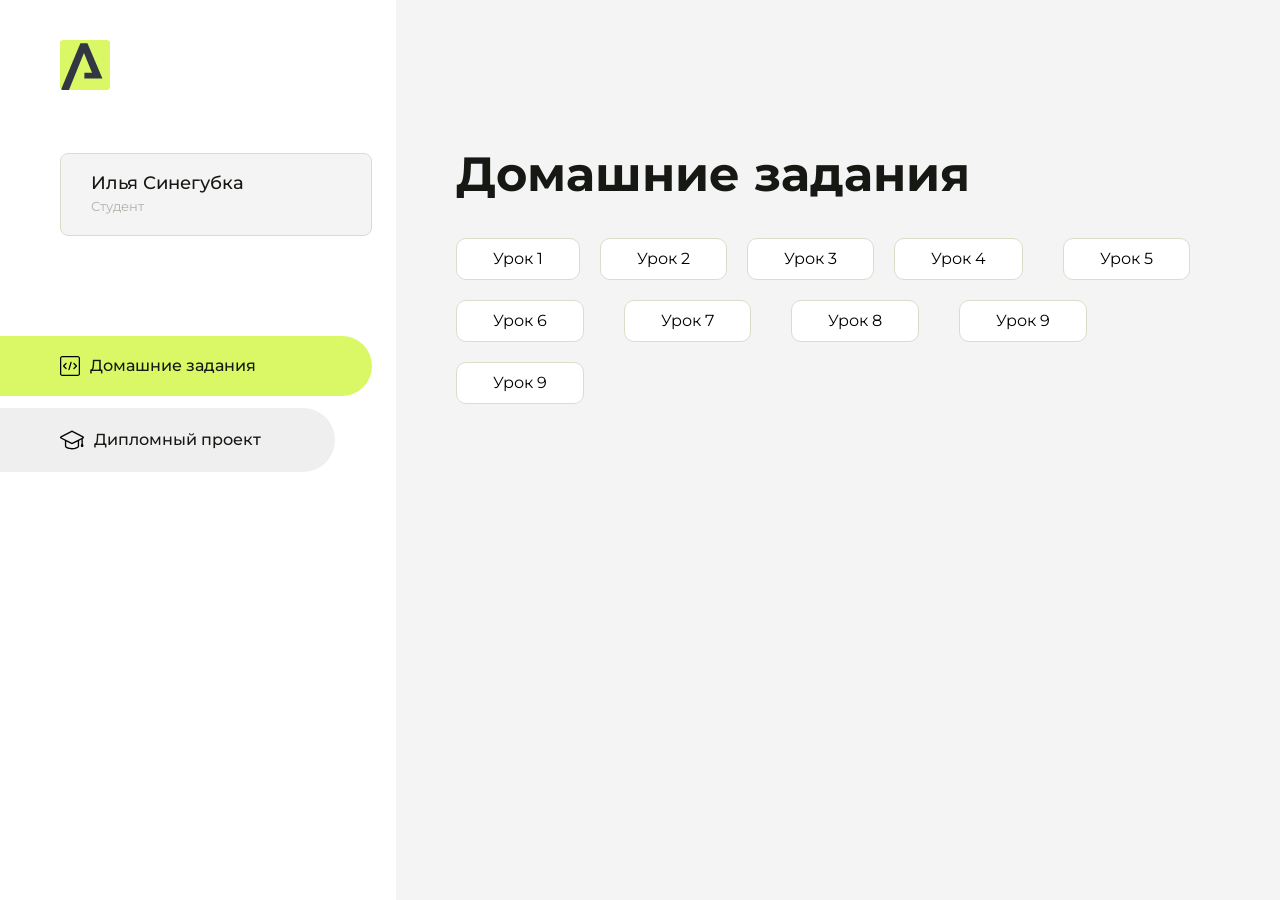
==== index.html @ 934d63a1 "Update index.html" ====
<!DOCTYPE html>
<html lang="en">
<head>
    <meta charset="UTF-8">
    <meta name="viewport" content="width=device-width, initial-scale=1.0">
    <title>Домашняя работа</title>
    <link rel="shortcut icon" href="src/logo.ico" type="image/x-icon">
    <link rel="preconnect" href="https://fonts.googleapis.com">
    <link rel="preconnect" href="https://fonts.gstatic.com" crossorigin>
    <link href="https://fonts.googleapis.com/css2?family=Montserrat:wght@400;500;700&family=Rubik:wght@500&display=swap"
          rel="stylesheet">
    <link rel="stylesheet" href="src/style.css">
</head>
<body id="body">
<div class="overlay" id="overlay"></div>
<div class="layout">
    <div class="burger" id="burger">
        <svg viewBox="0 0 24 24" fill="none" xmlns="http://www.w3.org/2000/svg">
            <g id="SVGRepo_bgCarrier" stroke-width="0"></g>
            <g id="SVGRepo_tracerCarrier" stroke-linecap="round" stroke-linejoin="round"></g>
            <g id="SVGRepo_iconCarrier">
                <path d="M4 18L20 18" stroke="#DAF765" stroke-width="2" stroke-linecap="round"></path>
                <path d="M4 12L20 12" stroke="#DAF765" stroke-width="2" stroke-linecap="round"></path>
                <path d="M4 6L20 6" stroke="#DAF765" stroke-width="2" stroke-linecap="round"></path>
            </g>
        </svg>
    </div>
    <aside class="sidebar" id="sidebar">
        <div class="sidebar__inner">
            <div class="logo">
                <svg width="50" height="50" viewBox="0 0 50 50" fill="none" xmlns="http://www.w3.org/2000/svg">
                    <g clip-path="url(#clip0_513_74730)">
                        <path d="M46.17 -0.257004H3.83C1.57281 -0.257004 -0.257 1.57281 -0.257 3.83V46.17C-0.257 48.4272 1.57281 50.257 3.83 50.257H46.17C48.4272 50.257 50.257 48.4272 50.257 46.17V3.83C50.257 1.57281 48.4272 -0.257004 46.17 -0.257004Z"
                              fill="#DAF765"/>
                        <path d="M24.375 38.4H42.461L27.441 3.1585H20.4355C20.4355 3.1585 6.7895 35.881 1.1945 49.294C2.015 50.0275 3.0945 50.257 3.6945 50.257H8.8445L23.954 13.07L32.0465 32.8285H24.375V38.4Z"
                              fill="#323843"/>
                    </g>
                    <defs>
                        <clipPath id="clip0_513_74730">
                            <rect width="50" height="50" fill="white"/>
                        </clipPath>
                    </defs>
                </svg>
            </div>
            <div class="sidebar__user">
                <div class="sidebar__name">Илья Синегубка</div>
                <div class="sidebar__text">Студент</div>
            </div>
            <div class="sidebar__tabs">
                <div class="sidebar__item">
                    <button class="sidebar__button active" id="tasks">
                        <svg xmlns="http://www.w3.org/2000/svg" width="20" height="20" viewBox="0 0 20 20" fill="none">
                            <g clip-path="url(#clip0_704_74543)">
                                <path d="M17.7083 20H2.29167C1.0275 20 0 18.9725 0 17.7083V2.29167C0 1.0275 1.0275 0 2.29167 0H17.7083C18.9725 0 20 1.0275 20 2.29167V17.7083C20 18.9725 18.9725 20 17.7083 20ZM2.29167 1.25C1.7175 1.25 1.25 1.7175 1.25 2.29167V17.7083C1.25 18.2825 1.7175 18.75 2.29167 18.75H17.7083C18.2825 18.75 18.75 18.2825 18.75 17.7083V2.29167C18.75 1.7175 18.2825 1.25 17.7083 1.25H2.29167Z"
                                      fill="black"/>
                                <path d="M6.04167 13.125C5.88167 13.125 5.72167 13.0642 5.6 12.9417L3.1 10.4417C2.85583 10.1975 2.85583 9.80167 3.1 9.5575L5.6 7.0575C5.84417 6.81333 6.24 6.81333 6.48417 7.0575C6.72833 7.30167 6.72833 7.6975 6.48417 7.94167L4.42583 10L6.48417 12.0583C6.72833 12.3025 6.72833 12.6983 6.48417 12.9425C6.36167 13.0642 6.20167 13.125 6.04167 13.125Z"
                                      fill="black"/>
                                <path d="M8.95833 14.1667C8.9 14.1667 8.84 14.1583 8.78167 14.1417C8.45083 14.0442 8.26083 13.6967 8.35833 13.3658L10.4417 6.28251C10.5392 5.95084 10.8892 5.76417 11.2175 5.85917C11.5483 5.95667 11.7383 6.30417 11.6408 6.63501L9.5575 13.7183C9.47833 13.9908 9.22833 14.1667 8.95833 14.1667Z"
                                      fill="black"/>
                                <path d="M13.9583 13.125C13.7983 13.125 13.6383 13.0642 13.5167 12.9417C13.2725 12.6975 13.2725 12.3017 13.5167 12.0575L15.575 9.99916L13.5167 7.94083C13.2725 7.69666 13.2725 7.30083 13.5167 7.05666C13.7608 6.81249 14.1567 6.81249 14.4008 7.05666L16.9008 9.55666C17.145 9.80083 17.145 10.1967 16.9008 10.4408L14.4008 12.9408C14.2783 13.0642 14.1183 13.125 13.9583 13.125Z"
                                      fill="black"/>
                            </g>
                            <defs>
                                <clipPath id="clip0_704_74543">
                                    <rect width="20" height="20" fill="white"/>
                                </clipPath>
                            </defs>
                        </svg>
                        <span>Домашние задания</span></button>
                </div>
                <div class="sidebar__item">
                    <button class="sidebar__button" id="diplom">
                        <svg xmlns="http://www.w3.org/2000/svg" width="24" height="24" viewBox="0 0 24 24" fill="none">
                            <g clip-path="url(#clip0_704_74553)">
                                <path d="M23.2628 10.5971C23.7176 10.365 24 9.90375 24 9.39337C24 8.883 23.7176 8.42175 23.2628 8.18962L12.6135 2.75362C12.2291 2.55824 11.7705 2.55787 11.3854 2.75399L0.736875 8.19C0.282375 8.42175 0 8.883 0 9.39337C0 9.90375 0.282375 10.365 0.736875 10.5971L4.89038 12.7177V18.2074C4.89038 19.8154 8.412 21.393 12 21.393C15.5884 21.393 19.1096 19.815 19.1096 18.2074V12.7174L21.4609 11.517V15.8017L20.901 17.2305C20.7409 17.6389 20.7934 18.0994 21.0405 18.4616C21.2876 18.8246 21.6979 19.041 22.1366 19.041C22.5754 19.041 22.9852 18.8246 23.2324 18.462C23.4795 18.099 23.532 17.6385 23.3719 17.2301L22.8124 15.8021V10.827L23.2628 10.5971ZM17.7623 18.1721C17.6198 18.6375 15.3491 20.0419 12 20.0419C8.65088 20.0419 6.38025 18.6375 6.2415 18.2074V12.3037L6.23887 12.3019C6.23812 12.057 6.1065 11.8207 5.87325 11.7019L1.3515 9.39337L12 3.95737L22.6489 9.39337L12 14.8294L5.87325 11.7019C5.54063 11.5331 4.6695 11.6674 4.5 12C4.33012 12.3322 4.55813 12.5479 4.89038 12.7177L11.3857 16.0331C11.5781 16.1314 11.7889 16.1805 12 16.1805C12.2107 16.1805 12.4222 16.1314 12.6146 16.0331L17.7593 13.407L17.7623 18.1721Z"
                                      fill="black"/>
                            </g>
                            <defs>
                                <clipPath id="clip0_704_74553">
                                    <rect width="24" height="24" fill="white"/>
                                </clipPath>
                            </defs>
                        </svg>
                        <span>Дипломный проект</span></button>
                </div>
            </div>
        </div>

    </aside>
    <div class="content">
        <div class="container">
            <div class="content__block" id="tasksBlock">
                <div class="content__title">Домашние задания</div>
                <ul class="content__list">
                    <li class="content__list-item">
                        <a href="ila.lesson1/index.html">Урок 1</a>
                    </li>
                     <li class="content__list-item">
                        <a href="mod2-html/index.html">Урок 2</a>
                    </li>
                      <li class="content__list-item">
                        <a href="LESSON-3-html/index.html">Урок 3</a>
                    </li>
                    <li class="content__list-item">
                        <a href="LESSON-4-html/index.html">Урок 4</a>
                    <li>
                         <li class="content__list-item">
                        <a href="LESSON-5-html/article.html">Урок 5</a>
                    <li>
                          <li class="content__list-item">
                        <a href="LESSON-6-html/index.html">Урок 6</a>
                    <li>
                            <li class="content__list-item">
                        <a href="fit Studio-7-html/article.html">Урок 7</a>
                    <li>
                          <li class="content__list-item">
                        <a href="lesson-8-html/index.html">Урок 8</a>
                    <li>
                         <li class="content__list-item">
                        <a href="fit Studio-9-html/article.html">Урок 9</a>
                    <li>
                         <li class="content__list-item">
                        <a href="fit Studio-10-html/index.html">Урок 9</a>
                    <li>
                </ul>
            </div>
            <div class="content__block hidden" id="diplomBlock">
                <div class="content__title">Дипломный проект</div>
                <div class="content__list-diplom">
                    <a href="ПАПКА-С-НОМЕРОМ-УРОКА">Ссылка на ДЗ</a>
                </div>
                <div class="content__decor">
                    <div class="content__decor-text">Давай проверим, чему ты научился!</div>
                    <div class="content__decor-img">
                        <img src="src/decor.png" alt="decor">
                    </div>
                </div>
            </div>
        </div>
    </div>
</div>
<script src="src/index.js"></script>
</body>
</html>
---- src/style.css ----
*{padding: 0;margin: 0;border: 0;}
*,*:before,*:after{-webkit-box-sizing: border-box;box-sizing: border-box;}
:focus,:active{outline: none;}
a:focus,a:active{outline: none;}
nav,footer,header,aside{display: block;}
html,body{
    height:100%;width:100%;
    font-size:100%;line-height:1;-ms-text-size-adjust:100%;-moz-text-size-adjust:100%;-webkit-text-size-adjust:100%;}
input,button,textarea{font-family:inherit;}
input::-ms-clear{display: none;}
button{cursor: pointer;}
button::-moz-focus-inner{padding:0;border:0;}
a,a:visited{text-decoration: none;}
a:hover{text-decoration: none;}
ul li{list-style: none;}
img{vertical-align: top;}
h1,h2,h3,h4,h5,h6{font-size:inherit;font-weight: inherit;}
a{color:inherit;}



body {
    font-family: "Montserrat",SansSerif;
    color: black;
}

body.overflow {
    overflow: hidden;
}



.layout {
    display: -webkit-box;
    display: -ms-flexbox;
    display: flex;
    min-height: 100vh;
}

.sidebar {
    padding: 40px 24px 40px 0;
    -ms-flex-negative: 0;
    flex-shrink: 0;
    background-color: white;
}



.content {
    -webkit-box-flex: 1;
    -ms-flex-positive: 1;
    flex-grow: 1;
    background-color: #F4F4F4;
}

.container {
    display: -webkit-box;
    display: -ms-flexbox;
    display: flex;
    -webkit-box-orient: vertical;
    -webkit-box-direction: normal;
    -ms-flex-direction: column;
    flex-direction: column;
    -webkit-box-pack: center;
    -ms-flex-pack: center;
    justify-content: center;
    -webkit-box-align: center;
    -ms-flex-align: center;
    align-items: center;
    padding: 150px 60px 80px 60px;
}


.logo {
    margin-left: 60px;
    margin-bottom: 60px;
}

.sidebar__user {
    background-color: #F4F4F4;
    padding: 20px 30px;
    margin-left: 60px;
    margin-bottom: 100px;
    border-radius: 8px;
    border: 1px solid #DADEC9;
}

.sidebar__name {
    color:#161814;
    font-size: 18px;
    font-weight: 500;
    margin-bottom: 6px;
}

.sidebar__text {
    color: #AFB1A7;
    font-size: 13px;
    font-weight: 400;
    line-height: 130%; /* 16.9px */
}

.sidebar__item {
    width: 372px;
}

.sidebar__button {
    display: -webkit-box;
    display: -ms-flexbox;
    display: flex;
    -webkit-box-align: center;
    -ms-flex-align: center;
    align-items: center;
    gap: 10px;
    padding: 20px 60px;
    margin-bottom: 12px;
    border-radius: 0px 100px 100px 0px;
    -webkit-transition: all .5s;
    -o-transition: all .5s;
    transition: all .5s;
    cursor: pointer;
    width: 90%;
    color:#161814;
    font-size: 16px;
    font-weight: 500;
}

.sidebar__button.active , .sidebar__button:hover {
    width: 100%;
    background-color: #DAF765;
}


.content__title {
    color: #161814;
    font-size: 48px;
    font-weight: 700;
    margin-bottom: 40px;
}

.content__list {
    display: -webkit-box;
    display: -ms-flexbox;
    display: flex;
    -webkit-box-align: center;
    -ms-flex-align: center;
    align-items: center;
    -ms-flex-wrap: wrap;
    flex-wrap: wrap;
    gap: 20px;
}



.content__list-item  {
    cursor: pointer;
    padding: 12px 18px;
    background-color: #fff;
    border-radius: 10px;
    border: 1px solid #DADEC9;
    -webkit-transition: all .3s;
    -o-transition: all .3s;
    transition: all .3s;
}

.content__list-item:hover,.content__list-diplom:hover {
    background-color: #AFB1A7;
}

li a {
    padding: 12px 18px;

}


.content__list-diplom {
    -webkit-transition: all .3s;
    -o-transition: all .3s;
    transition: all .3s;
    display: inline-block;
    padding: 12px 18px;
    background-color: #fff;
    border-radius: 10px;
    border: 1px solid #DADEC9;
}

.content__decor {
    display: -webkit-box;
    display: -ms-flexbox;
    display: flex;
    -webkit-box-align: center;
    -ms-flex-align: center;
    align-items: center;
}

.content__decor-text {
    color:#BEDD44;
    font-size: 36px;
    font-weight: 700;
    line-height: 110%; /* 39.6px */
}

.content__block {
    max-width: 1200px;
}

.content__block.hidden {
    display: none;
}

.content__decor-img img{
    width: 100%;
}

.burger {
    display: none;
    padding: 5px;
    position: fixed;
    top: 3%;
    right: 7%;
    width: 40px;
    height: 40px;
    background-color: #161814;
    border-radius: 50%;
    z-index: 10;
    border: 1px solid #DAF765;
}

@media (max-width: 768px) {
    .burger {
        display: block;
    }

    .sidebar {
        -webkit-transition: all .3s;
        -o-transition: all .3s;
        transition: all .3s;
        -webkit-transform: translateX(-100%);
        -ms-transform: translateX(-100%);
        transform: translateX(-100%);
        position: fixed;
        top: 0;
        left: 0;
        bottom: 0;
        z-index: 5;
    }

    .sidebar.show {
        -webkit-transform: translateX(0%);
        -ms-transform: translateX(0%);
        transform: translateX(0%);
    }

    .overlay {
        opacity: 0;
        pointer-events: none;
        -webkit-transition: all .3s;
        -o-transition: all .3s;
        transition: all .3s;
        position: absolute;
        top: 0;
        right: 0;
        left: 0;
        bottom: 0;
        z-index: 3;
        background-color: #000000e0;
    }

    .overlay.show {
        opacity: 1;
        pointer-events: all;
    }

    .container {
        padding: 40px 20px;
        min-height: 100%;
    }

    .content__decor {
        margin-top: 20px;
        -webkit-box-orient: vertical;
        -webkit-box-direction: normal;
        -ms-flex-direction: column;
        flex-direction: column;
    }
}

@media (max-width: 400px) {
    .sidebar__user {
        margin-left: 0;
    }
}
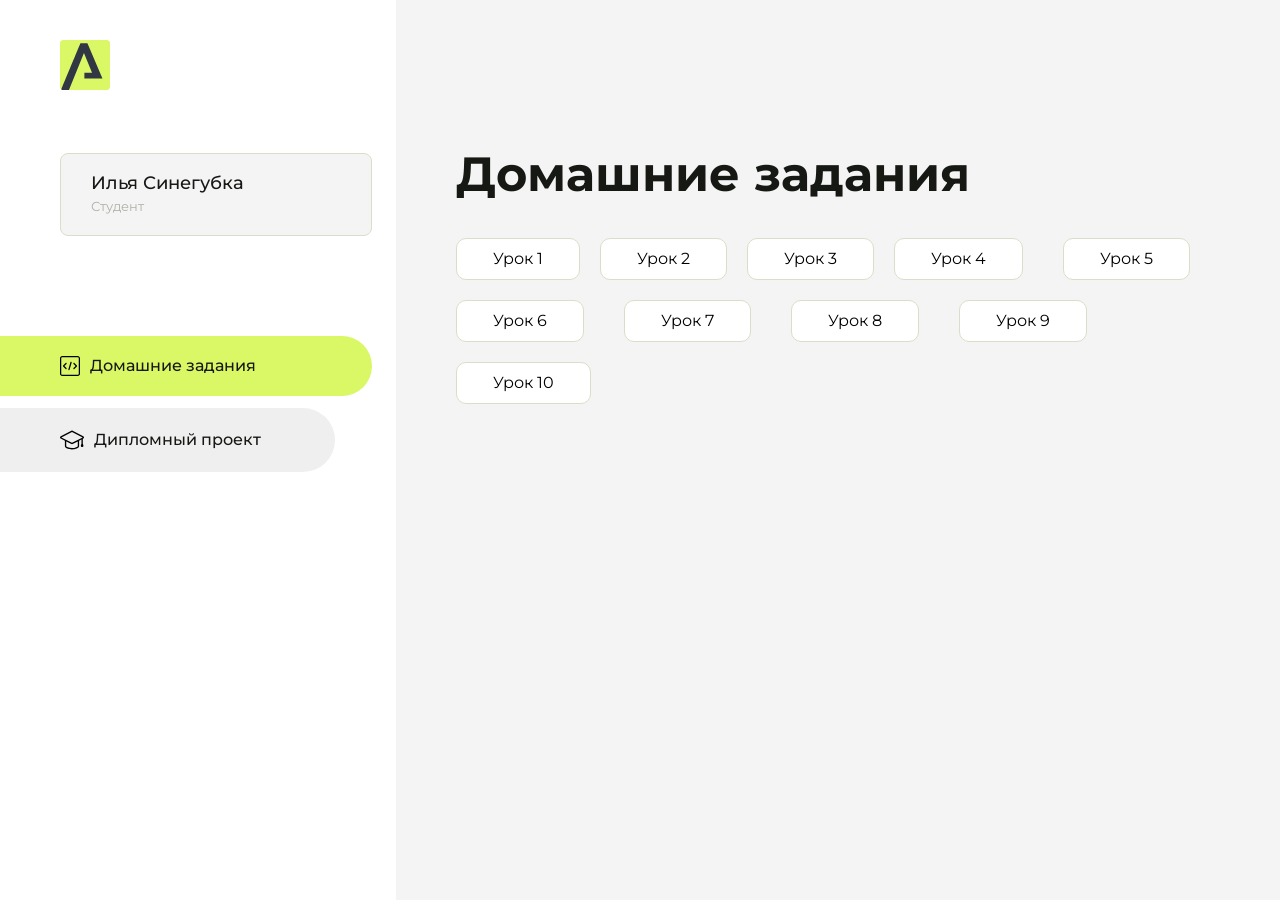
==== commit 676a4790: "Update index.html" ====
--- a/index.html
+++ b/index.html
@@ -120,7 +120,7 @@
                         <a href="fit Studio-9-html/article.html">Урок 9</a>
                     <li>
                          <li class="content__list-item">
-                        <a href="fit Studio-10-html/index.html">Урок 9</a>
+                        <a href="fit Studio-10-html/index.html">Урок 10</a>
                     <li>
                 </ul>
             </div>
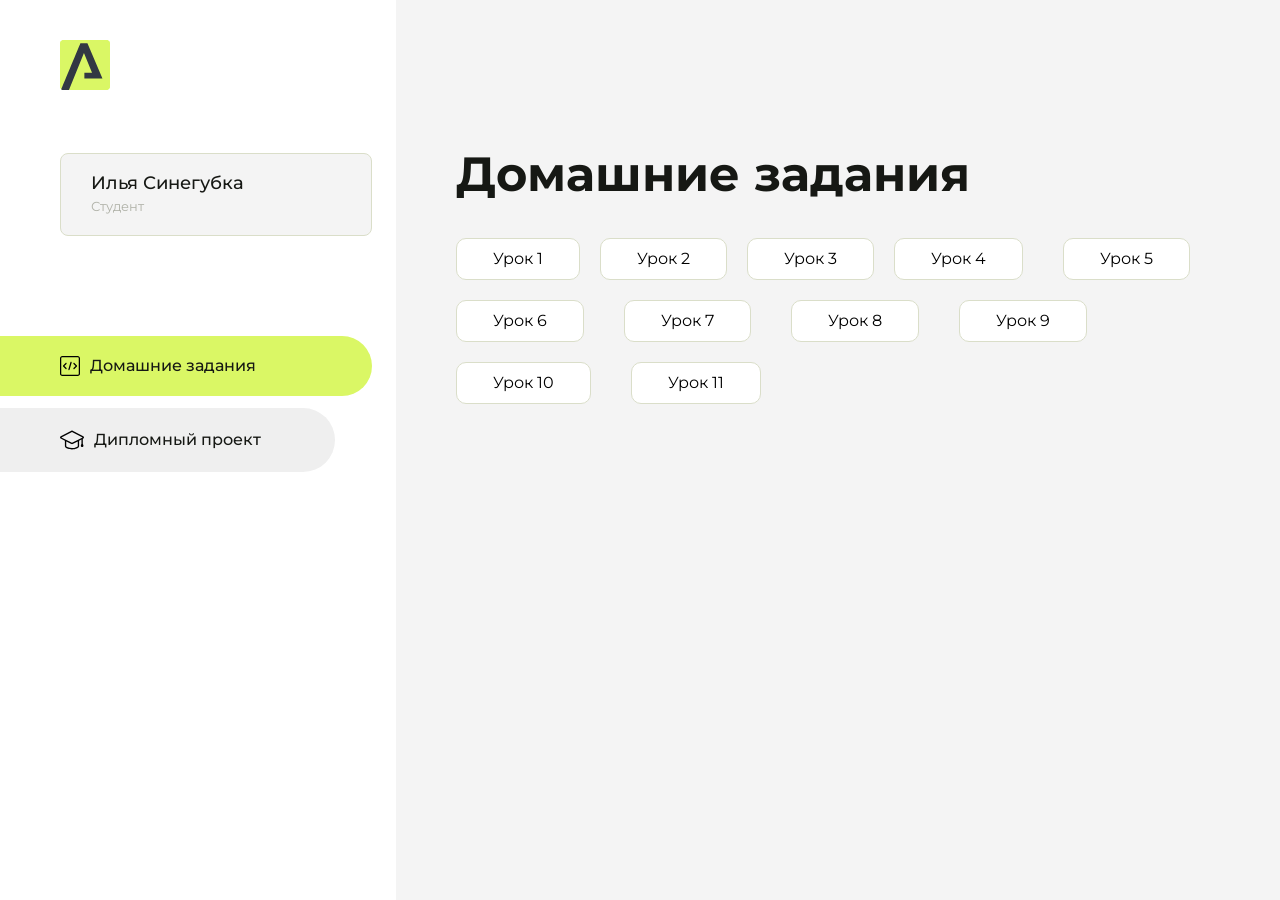
==== commit d659f7b5: "Update index.html" ====
--- a/index.html
+++ b/index.html
@@ -122,6 +122,9 @@
                          <li class="content__list-item">
                         <a href="fit Studio-10-html/index.html">Урок 10</a>
                     <li>
+                        <li class="content__list-item">
+                        <a href="fit Studio-11-html/index.html,article.html">Урок 11</a>
+                    <li>
                 </ul>
             </div>
             <div class="content__block hidden" id="diplomBlock">
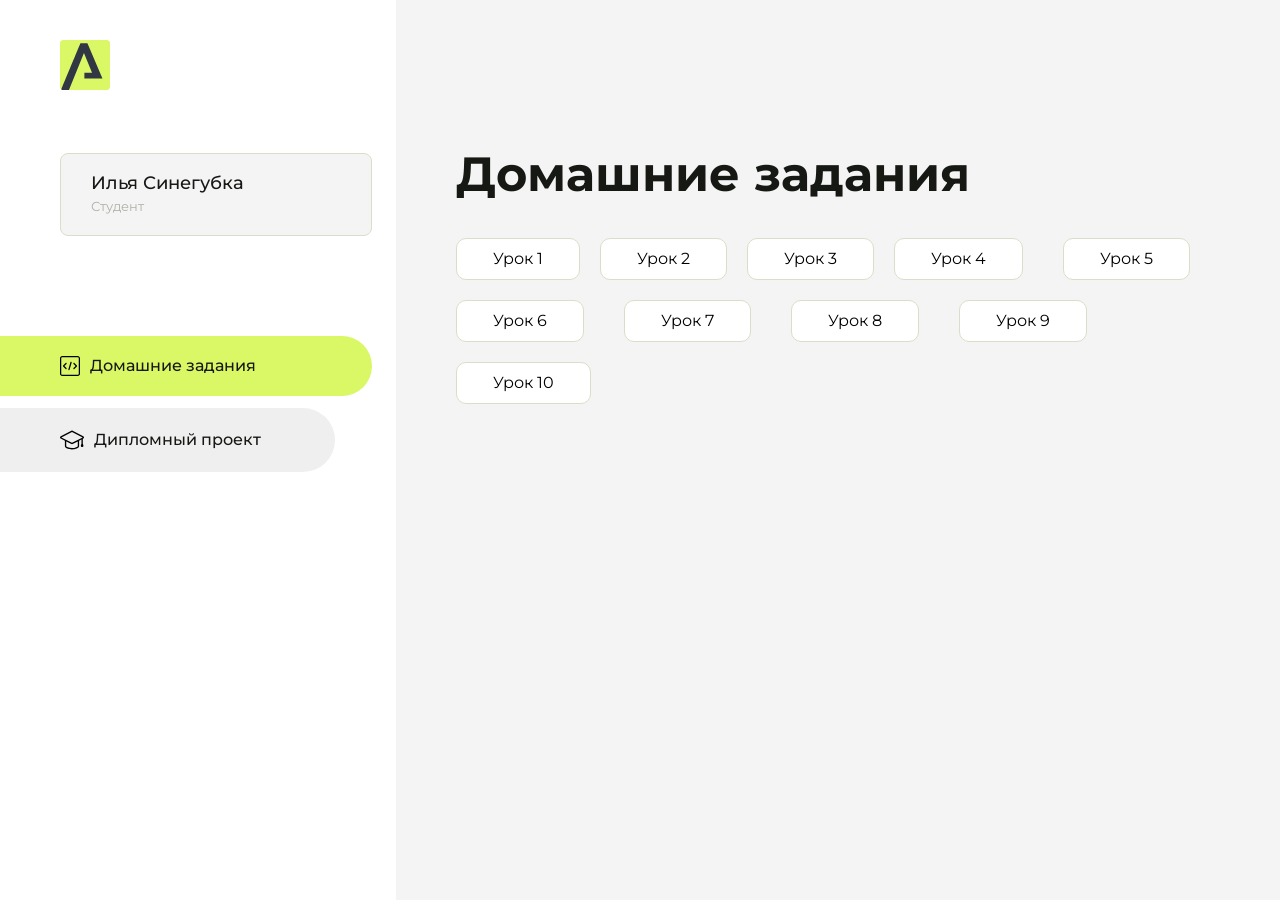
==== commit 9131c2e9: "Update index.html" ====
--- a/index.html
+++ b/index.html
@@ -122,9 +122,6 @@
                          <li class="content__list-item">
                         <a href="fit Studio-10-html/index.html">Урок 10</a>
                     <li>
-                        <li class="content__list-item">
-                        <a href="fit Studio-11-html/index.html,article.html">Урок 11</a>
-                    <li>
                 </ul>
             </div>
             <div class="content__block hidden" id="diplomBlock">
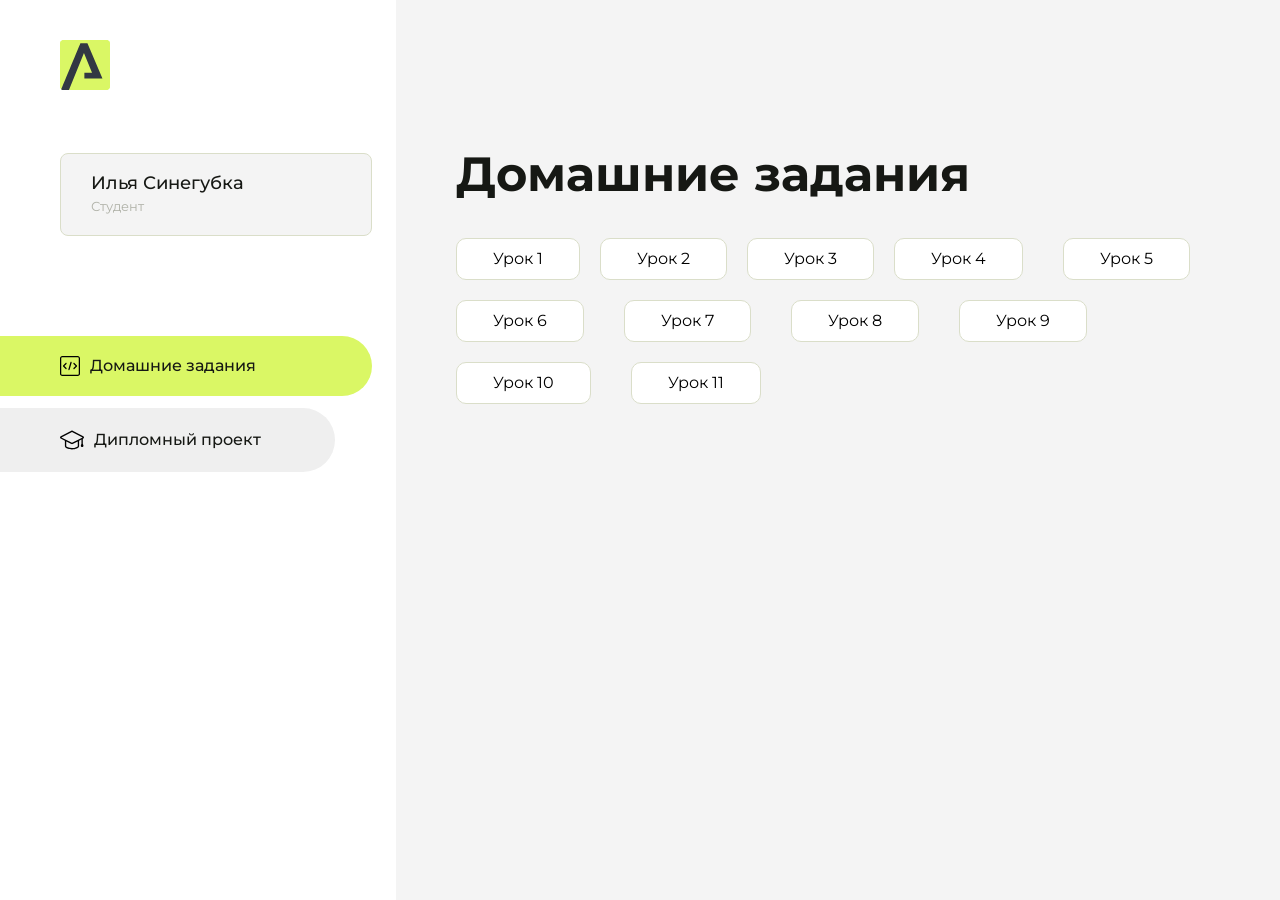
==== commit b0240eab: "Update index.html" ====
--- a/index.html
+++ b/index.html
@@ -122,6 +122,9 @@
                          <li class="content__list-item">
                         <a href="fit Studio-10-html/index.html">Урок 10</a>
                     <li>
+                         <li class="content__list-item">
+                        <a href="fit Studio-11-html/index.html">Урок 11</a>
+                    <li>
                 </ul>
             </div>
             <div class="content__block hidden" id="diplomBlock">
